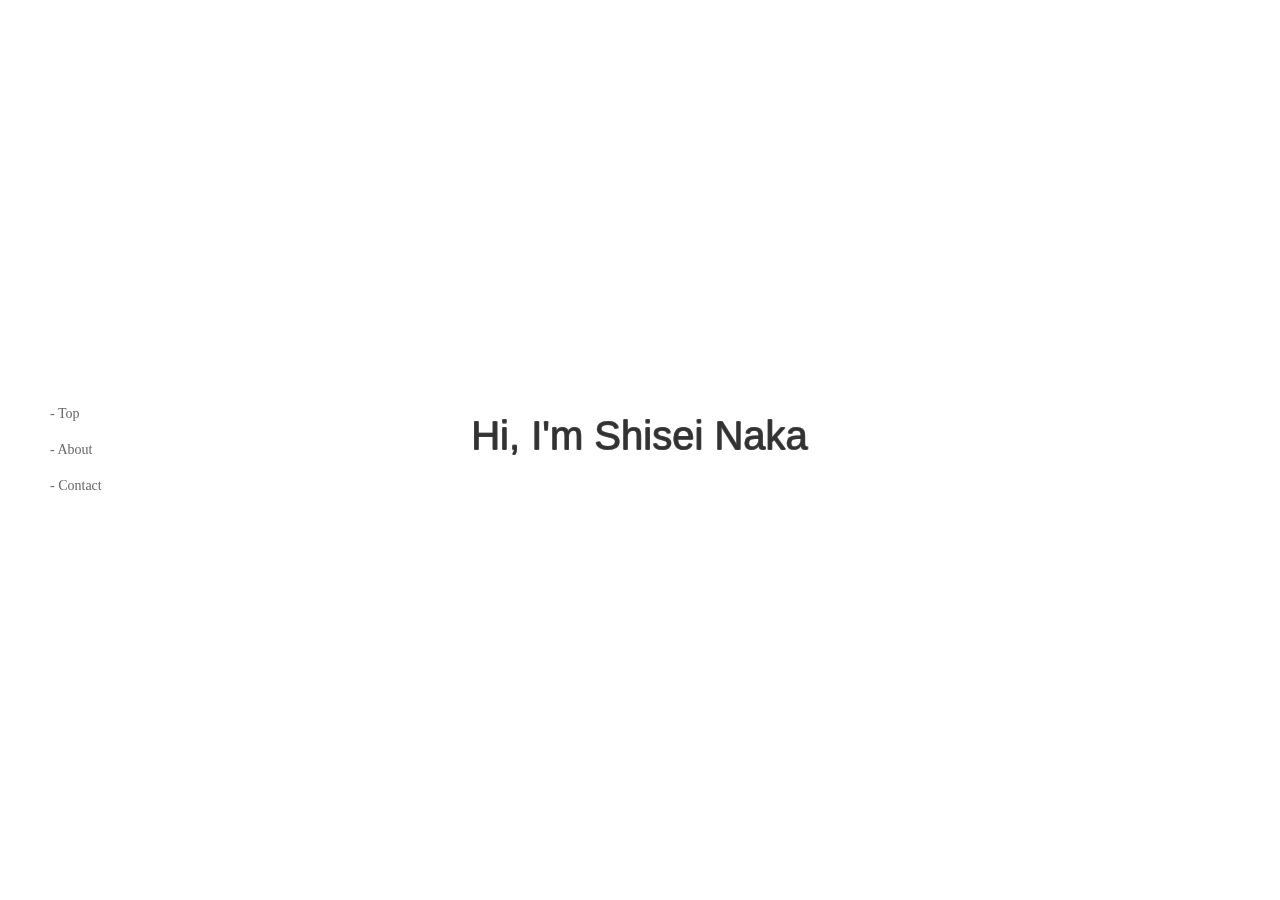
==== index.html @ e9c00582 "finished" ====
<!doctype html>
<html lang="en">

<head>
    <!-- Global site tag (gtag.js) - Google Analytics -->
    <script async src="https://www.googletagmanager.com/gtag/js?id=UA-154758383-1"></script>
    <script>
        window.dataLayer = window.dataLayer || [];
        function gtag(){dataLayer.push(arguments);}
        gtag('js', new Date());

        gtag('config', 'UA-154758383-1');
    </script>

    <meta charset="UTF-8">
    <title>shiseru</title>
    <style>
        <!--@charset 'utf-8';
        body,
        div,
        section,
        p {
            margin: 0;
            padding: 0
        }

        body {
            color: #333;
            font-size: 14px;
            margin: 0;
            padding: 0
        }

        a,
        a:hover,
        a:active,
        a:visited {
            text-decoration: none;
            color: #676767
        }

        h1 {
            font-size: 42px;
            text-align: center
        }

        h2 {
            font-size: 28px
        }

        td {
            vertical-align: top;
            padding: 5px;
            box-sizing: border-box;
            -webkit-box-sizing: border-box;
            -moz-box-sizing: border-box
        }

        li {
            list-style: none
        }

        .w100 {
            width: 100px
        }

        .w150 {
            width: 150px
        }

        .wMax {
            width: 100%
        }

        .hidden {
            display: none
        }

        .transparent {
            opacity: 0;
            pointer-events: none;
            height: 0!important;
            overflow: hidden
        }

        .textRight {
            text-align: right
        }

        .textCenter {
            text-align: center
        }

        .underline {
            text-decoration: underline
        }

        .linkUnderline a {
            text-decoration: underline
        }

        .blick {
            display: block
        }

        .small {
            font-size: 80%
        }

        .col2 li {
            float: left;
            width: 50%;
            padding: 10px;
            margin-bottom: 15px;
            box-sizing: border-box;
            -webkit-box-sizing: border-box;
            -moz-box-sizing: border-box
        }

        .col3 li {
            float: left;
            width: 33%;
            padding: 10px;
            margin-bottom: 15px;
            box-sizing: border-box;
            -webkit-box-sizing: border-box;
            -moz-box-sizing: border-box
        }

        .col3:after,
        .col2:after {
            display: block;
            width: 0;
            height: 0;
            content: "";
            clear: both
        }

        .navigation {
            position: fixed;
            top: 0;
            left: 0;
            z-index: 2;
            height: 100%;
            display: box;
            display: -webkit-box;
            display: -moz-box;
            box-align: center;
            -Webkit-box-align: center;
            -Moz-box-align: center
        }

        .navigation li {
            list-style: none;
            padding: 10px
        }

        .page {
            position: absolute;
            top: 0;
            left: 0;
            width: 100%;
            height: 100%;
            padding-left: 200px;
            padding-right: 200px;
            transition: opacity 1s ease;
            -webkit-transition: opacity 1s ease;
            -moz-transition: opacity 1s ease;
            box-sizing: border-box;
            -webkit-box-sizing: border-box;
            -moz-box-sizing: border-box
        }

        .page article {
            padding: 40px 0
        }

        .page .body {
            padding-left: 50px
        }

        .page .snsLinks {
            line-height: 1.7
        }

        .articleList img {
            max-width: 100%
        }

        .articleList h3 {
            width: 100%;
            font-size: 14px;
            font-weight: 700;
            margin: 5px 0
        }

        .fullScreen {
            position: relative;
            width: 100%;
            height: 100%;
            padding-left: 0;
            padding-right: 0
        }

        #topCanvas {
            display: block;
            width: 980px;
            height: 600px
        }

        .commingSoon {
            position: absolute;
            bottom: 30px;
            right: 30px;
            color: #676767;
            font-family: Arial;
            font-style: italic
        }

        .message {
            line-height: 1.5em;
        }

        .company {
            margin-bottom: 7px;
        }

        .experience {
            margin-bottom: 50px;
            padding-bottom: 50px;
        }
        .work-description{
            margin-bottom: 20px;
        }
    </style>
</head>

<body>

    <div class="frame">

        <!-- navigation -->
        <section id="navi" class="navigation">
            <ul>
                <li><a data-event="togglePage" href="#top">- Top</a></li>
                <li><a data-event="togglePage" href="#about">- About</a></li>
                <li><a data-event="togglePage" href="#contact">- Contact</a></li>
            </ul>
        </section>

        <!-- top page -->
        <section id="top" class="page fullScreen">
            <canvas id="topCanvas"></canvas>
        </section>

        <!-- About -->
        <section id="about" class="page transparent">
            <h1>About</h1>

            <div class="message">
                <div>
                    <p>
                        Raised in Fukuoka, Japan. After graduating from middle school, I studied abroad in Shanghai, China for a year and transferred to a high school in Canada. Currently, pursuing a computer science degree at the University of Toronto, St George Campus.
                    </p>
                </div>

                <br>
                <br>
                <div>
                    SNS : <a class="underline" href="https://github.com/shiseru" target="_blank">Github</a>,&nbsp;
                    / <a class="underline" href="http://www.linkedin.com/in/shisei-naka-299613150" target="_blank">LinkedIn</a>,&nbsp;
                </div>
            </div>

            <article>
                <h2>Education</h2>
                <div class="body">

                    <table class="wMax">
                        <tr>
                            <td class="w100">class of 2021</td>
                            <td>University of Toronto - Specialist in Computer Science, Double Minors in Statistics and Mathematics</td>
                        </tr>

                    </table>
                </div>
            </article>


            <article>
                <h2>Experience</h2>
                <div class="body">

                    <table class="wMax">
                        <tr>
                            <td class="w100">2019/8</td>
                            <td>
                                <p class="company">
                                    Boston Consulting Group - Summer Internship
                                </p>
                                <p class="work-description">
                                    Participated in strategy consultant summer intern and worked for a particular company's management strategy.
                                </p>
                            </td>
                        </tr>
                        <tr class="experience">
                            <td class="experience">2019/8</td>
                            <td>
                                <p class="company">
                                    Leverages - Business Development Internship
                                </p>
                                <p class="work-description">
                                    Proposed peer-to-peer baggage delivery service for foreign tourists, and obtained the highest evaluation (1st place) for planning new business during the internship.
                                </p>
                            </td>
                        </tr>
                        <tr>
                            <td class="experience">2019/7</td>
                            <td>
                                <p class="company">
                                    PwC Japan - Summer Internship
                                </p>
                                <p class="work-description">
                                    As a management consultant intern, I have worked on domestic furniture company's management strategy and other case problems.
                                </p>
                            </td>
                        </tr>
                        <tr>
                            <td class="experience">2019/1</td>
                            <td>
                                <p class="company">
                                    NewsPicks - Machine learning Engineer internship
                                </p>
                                <p class="work-description">
                                    Participated in NewsPicks algorithm team, I have worked on spam detection system, preventing users from viewing harmful comments which violate user agreement.
                                </p>
                            </td>
                        </tr>
                        <tr>
                            <td class="experience">2018/6</td>
                            <td>
                                <p class="company">
                                    FOLIO - Data Analyst Internship
                                </p>
                                <p class="work-description">
                                    Worked in FOLIO Data Analytics Team to improve advertisements conversions and prevent users from closing the service.
                                </p>
                            </td>
                        </tr>
                        <tr>
                            <td class="experience">2017/7</td>
                            <td>
                                <p class="company">
                                    CS Academy - Founder
                                </p>
                                <p class="work-description">
                                    Established tutoring service in May 2017, offering to undergraduates taking 1st-year computer science courses in University of Toronto; been responsible for teaching, advertising, and negotiating in the business.
                                </p>
                            </td>
                        </tr>

                    </table>
                </div>
            </article>

            <article>
                <h2>Awards</h2>
                <div class="body">
                    <table class="wMax linkUnderline">
                        <tr>
                            <td class="w100">2019/6</td>
                            <td>
                                <p>
                                    Algorithm Prize - Jane Street Electronic Trading Challenge
                                </p>
                            </td>
                        </tr>
                        <tr>
                            <td class="w100">2018/5</td>
                            <td>
                                <p>
                                    4th place - 2018 ASA DataFest @ University of Toronto
                                </p>
                            </td>
                        </tr>
                    </table>
                </div>
            </article>
        </section>

        <section id="contact" class="page transparent">
            <h1>Contact</h1>

            <article class="textCenter wMax">
                looking forward to having any contact
                <br>
                <br/>nakashisei@gmail.com
                <br/>
            </article>
        </section>

    </div>

    <script>
        window.console.debug = function() {};
        window.yoheim = {}, window.yoheim.onloadEvents = [], window.yoheim.utility = {}, window.yoheim.startTopAnimation = function() {}, window.yoheim.stopTopAnimation = function() {},
            function() {
                var a = window.yoheim.utility,
                    b = function() {
                        document.removeEventListener("DOMContentLoaded", b, !1), window.removeEventListener("load", b, !1);
                        for (var a = window.yoheim.onloadEvents, c = 0; c < a.length; c++) a[c]()
                    };
                document.addEventListener("DOMContentLoaded", b, !1), window.addEventListener("load", b, !1), a.hasContain = function(a, b) {
                    if (!a || !b) return !1;
                    for (var c = 0; c < a.length; c++)
                        if (a[c] === b) return !0;
                    return !1
                }, a.trim = function(a) {
                    if (!a || !a.lastIndexOf || !a.indexOf) return a;
                    for (;;) {
                        if (0 !== a.indexOf(" ")) break;
                        a = a.substring(1, a.length)
                    }
                    for (;;) {
                        if (a.lastIndexOf(" ") !== a.length - 1) break;
                        a = a.substring(0, a.length - 1)
                    }
                    return a
                }, a.addClass = function(b, c) {
                    var d = b;
                    void 0 === b.length && void 0 === b.item && (d = [b]);
                    for (var e = 0; e < d.length; e++)
                        for (var f = d[e], g = f.className.split(" "), h = c.split(" "), i = 0; i < h.length; i++) {
                            var j = h[i];
                            a.hasContain(g, j) === !1 && (f.className += " " + j)
                        }
                }, a.removeClass = function(b, c) {
                    var d = b;
                    void 0 === b.length && void 0 === b.item && (d = [b]);
                    for (var e = 0; e < d.length; e++)
                        for (var f = d[e], g = c.split(" "), h = 0; h < g.length; h++) {
                            var i = g[h];
                            f.className = a.trim(f.className.replace(i, ""))
                        }
                };
                var c = document.querySelectorAll(".page");
                a.toPage = function(b) {
                    var d = document.getElementById(b);
                    console.debug("targetPage: ", b), d && (a.addClass(c, "transparent"), a.removeClass(d, "transparent"), "top" === b ? window.yoheim.startTopAnimation() : window.yoheim.stopTopAnimation())
                }
            }();
        ! function() {
            var a, b, c, d, e, f = 25,
                g = .9,
                h = 0,
                i = .1,
                j = "40px Arial",
                k = "Hi, I'm Shisei Naka",
                l = Math.floor,
                m = !1,
                n = window.requestAnimationFrame || window.webkitRequestAnimationFrame || window.mozRequestAnimationFrame,
                o = n || window.setTimeout,
                p = function() {
                    m = !1, a = document.getElementById("topCanvas"), b = a.getContext("2d");
                    var e = document.documentElement.clientWidth,
                        f = document.documentElement.clientHeight;
                    a.style.width = e + "px", a.style.height = f + "px", c = a.width = e, d = a.height = f, q(k), a.onmousemove = y, a.ontouchstart = A, a.ontouchmove = B, a.ontouchend = C, window.onresize = z, window.onorientationchange = z, r()
                },
                q = function(a) {
                    b.font = j, b.textAlign = "center", b.fillText(a, 0, 0);
                    var f = b.getImageData(0, 0, c, d),
                        g = f.data;
                    console.debug("data.length: ", g.length);
                    for (var h = 0, i = -1, k = 0, m = g.length; m > k; k += 4) {
                        var n = (g[k], g[k + 1], g[k + 2], g[k + 3]);
                        if (n > 0) {
                            var o = l(k / 4 / c);
                            o > i && (i = o, h++)
                        }
                    }
                    console.debug("textHeight: ", h), b.clearRect(0, 0, c, d), b.fillText(a, c / 2, l((d - h) / 2));
                    for (var f = b.getImageData(0, 0, c, d), g = f.data, p = [], k = 0, m = g.length; m > k; k += 4) {
                        var n = (g[k], g[k + 1], g[k + 2], g[k + 3]);
                        if (n > 0) {
                            var q = l(k / 4 % c),
                                o = l(k / 4 / c);
                            p.push(new x(q, o, 1, 1, n / 255))
                        }
                    }
                    console.debug("points.length: ", p.length), e = new w(p), b.clearRect(0, 0, c, d), e.draw()
                },
                r = function() {
                    m || (t(), u(), o(r, 1e3 / f))
                },
                s = function() {
                    m = !0
                },
                t = function() {
                    b.clearRect(0, 0, c, d), e && e.draw()
                },
                u = function() {
                    e && e.update()
                },
                v = function(a, b, c) {
                    this.x = a, this.y = b, this.z = c || 1
                },
                w = function(a) {
                    this.points = a, this.mousePos = void 0, this.update = function() {
                        if (void 0 !== this.mousePos)
                            for (var b = 0, c = this.points.length; c > b; b++) {
                                var d = a[b],
                                    e = this.mousePos.x - d.curPos.x,
                                    f = this.mousePos.y - d.curPos.y,
                                    g = e * e + f * f,
                                    h = Math.sqrt(g);
                                100 > h ? (d.targetPos.x = d.curPos.x - e, d.targetPos.y = d.curPos.y - f) : (d.targetPos.x = d.orgnPos.x, d.targetPos.y = d.orgnPos.y), d.update()
                            }
                    }, this.draw = function() {
                        for (var a = 0, b = this.points.length; b > a; a++) this.points[a].draw()
                    }
                },
                x = function(a, c, d, e, f) {
                    this.orgnPos = new v(a, c, d), this.curPos = new v(a, c, d), this.targetPos = new v(a, c, d), this.radius = e, this.size = e, this.friction = g, this.rotationForce = h, this.springStrength = i, this.velocity = new v(0, 0, 0), f = void 0 === f ? 1 : f, this.color = "rgba(50,50,50," + f + ")", this.update = function() {
                        var a = this.targetPos.x - this.curPos.x,
                            b = this.targetPos.y - this.curPos.y,
                            c = a * this.springStrength - this.rotationForce * b,
                            d = b * this.springStrength - this.rotationForce * a;
                        this.velocity.x += c, this.velocity.x *= this.friction, this.curPos.x += this.velocity.x, this.velocity.y += d, this.velocity.y *= this.friction, this.curPos.y += this.velocity.y;
                        var e = this.orgnPos.x - this.curPos.x,
                            f = this.orgnPos.y - this.curPos.y,
                            g = e * e + f * f,
                            h = Math.sqrt(g);
                        this.targetPos.z = h / 30 + 1;
                        var i = this.targetPos.z - this.curPos.z,
                            j = i * this.springStrength;
                        this.velocity.z += j, this.velocity.z *= this.friction, this.curPos.z = this.velocity.z, this.radius = this.size * this.curPos.z, this.radius < 1 && (this.radius = 1)
                    }, this.draw = function() {
                        b.fillStyle = this.color, b.beginPath(), b.arc(this.curPos.x, this.curPos.y, this.radius, 0, 2 * Math.PI), b.fill()
                    }
                },
                y = function(a) {
                    e.mousePos = new v(a.offsetX, a.offsetY)
                },
                z = function() {
                    e = null, p()
                },
                A = function(a) {
                    a.preventDefault()
                },
                B = function(a) {
                    a.preventDefault(), e.mousePos = new v(a.targetTouches[0].pageX, a.targetTouches[0].pageY)
                },
                C = function(a) {
                    a.preventDefault(), e.mousePos = new v(0, 0)
                };
            p(), window.yoheim.onloadEvents.push(p), window.yoheim.startTopAnimation = p, window.yoheim.stopTopAnimation = s
        }();
        ! function() {
            var a = window.yoheim.utility,
                b = function() {
                    for (var b = document.querySelectorAll('[data-event="togglePage"]'), c = 0; c < b.length; c++) b[c].addEventListener("click", function() {
                        var b = this.getAttribute("href").replace("#", "");
                        a.toPage(b)
                    });
                    var d = window.location.hash.replace("#", "");
                    a.toPage(d);
                    for (var e = document.querySelectorAll("img[data-src]"), c = 0; c < e.length; c++) {
                        var f = e[c],
                            g = f.getAttribute("data-src");
                        f.setAttribute("src", g), console.debug("image lazy load: ", g)
                    }
                };
            window.yoheim.onloadEvents.push(b)
        }();
    </script>

</body>

</html>
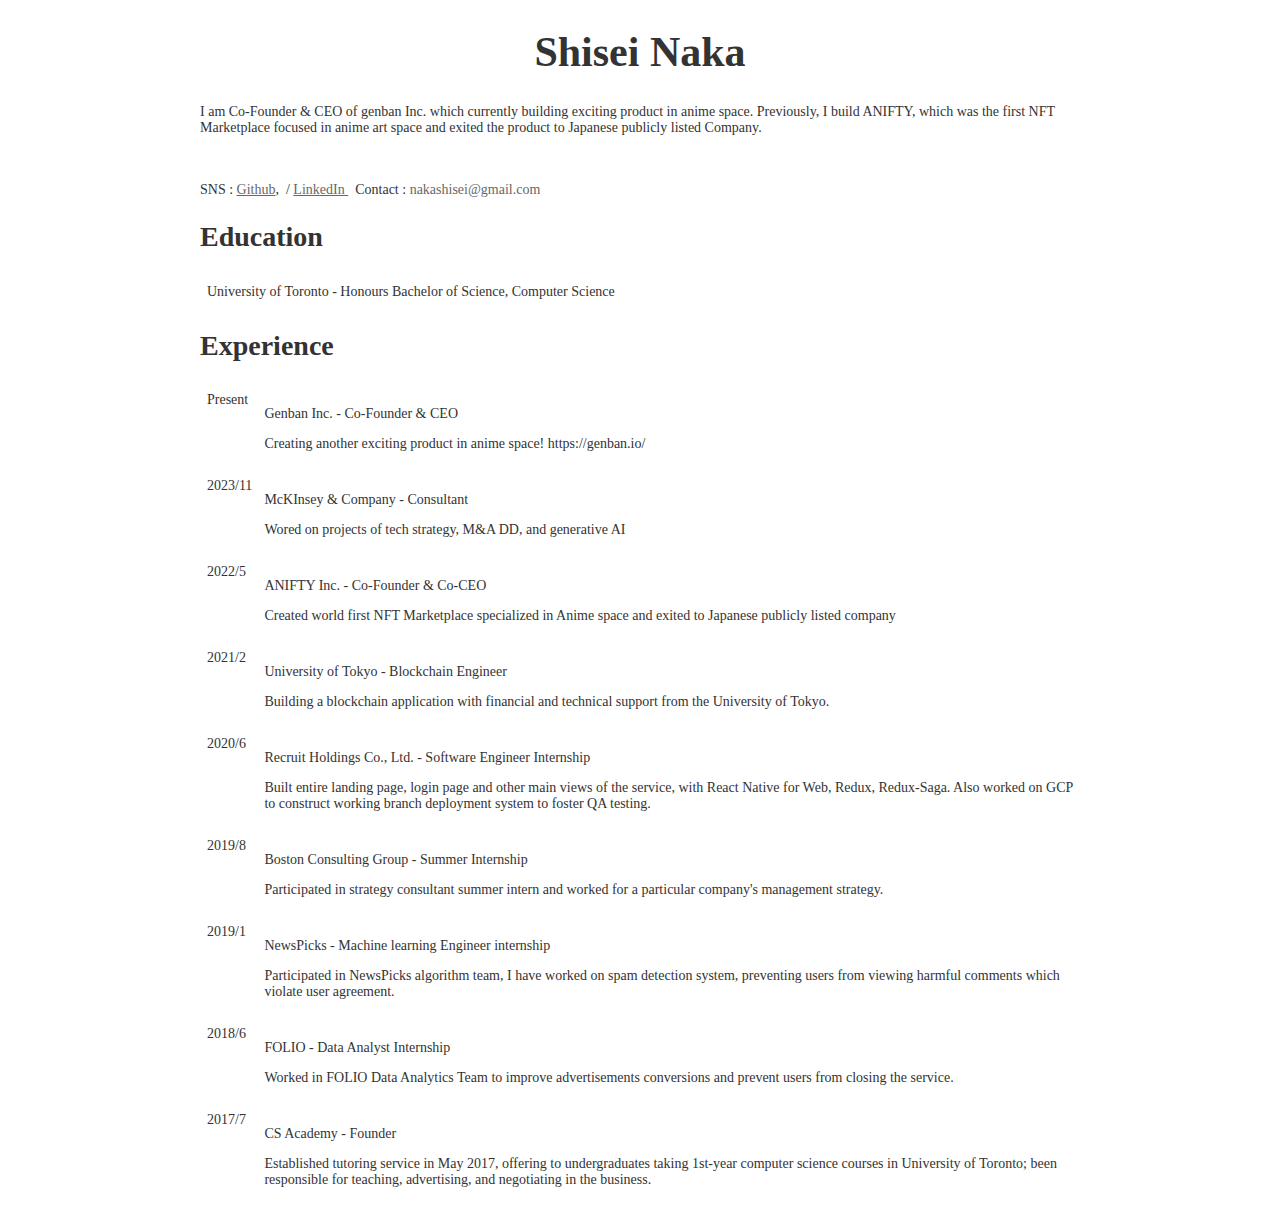
==== commit 0d34275b: "fix" ====
--- a/index.html
+++ b/index.html
@@ -1,29 +1,9 @@
 <!doctype html>
 <html lang="en">
-
 <head>
-    <!-- Global site tag (gtag.js) - Google Analytics -->
-    <script async src="https://www.googletagmanager.com/gtag/js?id=UA-154758383-1"></script>
-    <script>
-        window.dataLayer = window.dataLayer || [];
-        function gtag(){dataLayer.push(arguments);}
-        gtag('js', new Date());
-
-        gtag('config', 'UA-154758383-1');
-    </script>
-
     <meta charset="UTF-8">
-    <title>shiseru</title>
+    <title>About</title>
     <style>
-        <!--@charset 'utf-8';
-        body,
-        div,
-        section,
-        p {
-            margin: 0;
-            padding: 0
-        }
-
         body {
             color: #333;
             font-size: 14px;
@@ -56,103 +36,8 @@
             -moz-box-sizing: border-box
         }
 
-        li {
-            list-style: none
-        }
-
-        .w100 {
-            width: 100px
-        }
-
-        .w150 {
-            width: 150px
-        }
-
-        .wMax {
-            width: 100%
-        }
-
-        .hidden {
-            display: none
-        }
-
-        .transparent {
-            opacity: 0;
-            pointer-events: none;
-            height: 0!important;
-            overflow: hidden
-        }
-
-        .textRight {
-            text-align: right
-        }
-
-        .textCenter {
-            text-align: center
-        }
-
         .underline {
             text-decoration: underline
-        }
-
-        .linkUnderline a {
-            text-decoration: underline
-        }
-
-        .blick {
-            display: block
-        }
-
-        .small {
-            font-size: 80%
-        }
-
-        .col2 li {
-            float: left;
-            width: 50%;
-            padding: 10px;
-            margin-bottom: 15px;
-            box-sizing: border-box;
-            -webkit-box-sizing: border-box;
-            -moz-box-sizing: border-box
-        }
-
-        .col3 li {
-            float: left;
-            width: 33%;
-            padding: 10px;
-            margin-bottom: 15px;
-            box-sizing: border-box;
-            -webkit-box-sizing: border-box;
-            -moz-box-sizing: border-box
-        }
-
-        .col3:after,
-        .col2:after {
-            display: block;
-            width: 0;
-            height: 0;
-            content: "";
-            clear: both
-        }
-
-        .navigation {
-            position: fixed;
-            top: 0;
-            left: 0;
-            z-index: 2;
-            height: 100%;
-            display: box;
-            display: -webkit-box;
-            display: -moz-box;
-            box-align: center;
-            -Webkit-box-align: center;
-            -Moz-box-align: center
-        }
-
-        .navigation li {
-            list-style: none;
-            padding: 10px
         }
 
         .page {
@@ -170,129 +55,106 @@
             -webkit-box-sizing: border-box;
             -moz-box-sizing: border-box
         }
-
-        .page article {
-            padding: 40px 0
-        }
-
-        .page .body {
-            padding-left: 50px
-        }
-
-        .page .snsLinks {
-            line-height: 1.7
-        }
-
-        .articleList img {
-            max-width: 100%
-        }
-
-        .articleList h3 {
-            width: 100%;
-            font-size: 14px;
-            font-weight: 700;
-            margin: 5px 0
-        }
-
-        .fullScreen {
-            position: relative;
-            width: 100%;
-            height: 100%;
-            padding-left: 0;
-            padding-right: 0
-        }
-
-        #topCanvas {
-            display: block;
-            width: 980px;
-            height: 600px
-        }
-
-        .commingSoon {
-            position: absolute;
-            bottom: 30px;
-            right: 30px;
-            color: #676767;
-            font-family: Arial;
-            font-style: italic
-        }
-
-        .message {
-            line-height: 1.5em;
-        }
-
-        .company {
-            margin-bottom: 7px;
-        }
-
-        .experience {
-            margin-bottom: 50px;
-            padding-bottom: 50px;
-        }
-        .work-description{
-            margin-bottom: 20px;
-        }
     </style>
 </head>
-
 <body>
-
-    <div class="frame">
-
-        <!-- navigation -->
-        <section id="navi" class="navigation">
-            <ul>
-                <li><a data-event="togglePage" href="#top">- Top</a></li>
-                <li><a data-event="togglePage" href="#about">- About</a></li>
-                <li><a data-event="togglePage" href="#contact">- Contact</a></li>
-            </ul>
-        </section>
-
-        <!-- top page -->
-        <section id="top" class="page fullScreen">
-            <canvas id="topCanvas"></canvas>
-        </section>
-
-        <!-- About -->
-        <section id="about" class="page transparent">
-            <h1>About</h1>
-
-            <div class="message">
-                <div>
-                    <p>
-                        Raised in Fukuoka, Japan. After graduating from middle school, I studied abroad in Shanghai, China for a year and transferred to a high school in Canada. Currently, pursuing a computer science degree at the University of Toronto, St George Campus.
-                    </p>
-                </div>
-
-                <br>
-                <br>
-                <div>
-                    SNS : <a class="underline" href="https://github.com/shiseru" target="_blank">Github</a>,&nbsp;
-                    / <a class="underline" href="http://www.linkedin.com/in/shisei-naka-299613150" target="_blank">LinkedIn</a>,&nbsp;
-                </div>
+    <!-- About -->
+    <div id="about" class="page">
+        <h1>Shisei Naka</h1>
+        <div class="message">
+            <div>
+                <p>
+                    I am Co-Founder & CEO of genban Inc. which currently building exciting product in anime space. 
+                    Previously, I build ANIFTY, which was the first NFT Marketplace focused in anime art space and exited the product to Japanese publicly listed Company.
+                </p>
+
             </div>
 
-            <article>
-                <h2>Education</h2>
+            <br>
+            <br>
+            <div>
+            </div>
+            <div>
+                SNS : <a class="underline" href="https://github.com/shiseru" target="_blank">Github</a>,&nbsp;
+                / <a class="underline" href="http://www.linkedin.com/in/shisei-naka-299613150" target="_blank">LinkedIn  </a>&nbsp;
+                Contact : <a>nakashisei@gmail.com</a>
+            </div>
+        </div>
+
+        <article>
+            <h2>Education</h2>
                 <div class="body">
 
                     <table class="wMax">
                         <tr>
-                            <td class="w100">class of 2021</td>
-                            <td>University of Toronto - Specialist in Computer Science, Double Minors in Statistics and Mathematics</td>
+                            <td>University of Toronto - Honours Bachelor of Science, Computer Science</td>
                         </tr>
 
                     </table>
                 </div>
-            </article>
-
-
-            <article>
-                <h2>Experience</h2>
+        </article>
+
+        <article>
+            <h2>Experience</h2>
                 <div class="body">
 
                     <table class="wMax">
                         <tr>
+                            <td class="w100">Present</td>
+                            <td>
+                                <p class="company">
+                                    Genban Inc. - Co-Founder & CEO
+                                </p>
+                                <p class="work-description">
+                                    Creating another exciting product in anime space! https://genban.io/
+                                </p>
+                            </td>
+                        </tr>
+                        <tr>
+                            <td class="w100">2023/11</td>
+                            <td>
+                                <p class="company">
+                                    McKInsey & Company - Consultant
+                                </p>
+                                <p class="work-description">
+                                    Wored on projects of tech strategy, M&A DD, and generative AI 
+                                </p>
+                            </td>
+                        </tr>
+                        <tr>
+                            <td class="w100">2022/5</td>
+                            <td>
+                                <p class="company">
+                                    ANIFTY Inc. - Co-Founder & Co-CEO
+                                </p>
+                                <p class="work-description">
+                                    Created world first NFT Marketplace specialized in Anime space and exited to Japanese publicly listed company
+                                </p>
+                            </td>
+                        </tr>
+                        <tr>
+                            <td class="w100">2021/2</td>
+                            <td>
+                                <p class="company">
+                                    University of Tokyo - Blockchain Engineer
+                                </p>
+                                <p class="work-description">
+                                    Building a blockchain application with financial and technical support from the University of Tokyo.
+                                </p>
+                            </td>
+                        </tr>
+                        <tr>
+                            <td class="w100">2020/6</td>
+                            <td>
+                                <p class="company">
+                                    Recruit Holdings Co., Ltd. - Software Engineer Internship
+                                </p>
+                                <p class="work-description">
+                                    Built entire landing page, login page and other main views of the service, with React Native for Web, Redux, Redux-Saga. Also worked on GCP to construct working branch deployment system to foster QA testing.
+                                </p>
+                            </td>
+                        </tr>
+                        <tr>
                             <td class="w100">2019/8</td>
                             <td>
                                 <p class="company">
@@ -300,28 +162,6 @@
                                 </p>
                                 <p class="work-description">
                                     Participated in strategy consultant summer intern and worked for a particular company's management strategy.
-                                </p>
-                            </td>
-                        </tr>
-                        <tr class="experience">
-                            <td class="experience">2019/8</td>
-                            <td>
-                                <p class="company">
-                                    Leverages - Business Development Internship
-                                </p>
-                                <p class="work-description">
-                                    Proposed peer-to-peer baggage delivery service for foreign tourists, and obtained the highest evaluation (1st place) for planning new business during the internship.
-                                </p>
-                            </td>
-                        </tr>
-                        <tr>
-                            <td class="experience">2019/7</td>
-                            <td>
-                                <p class="company">
-                                    PwC Japan - Summer Internship
-                                </p>
-                                <p class="work-description">
-                                    As a management consultant intern, I have worked on domestic furniture company's management strategy and other case problems.
                                 </p>
                             </td>
                         </tr>
@@ -361,219 +201,7 @@
 
                     </table>
                 </div>
-            </article>
-
-            <article>
-                <h2>Awards</h2>
-                <div class="body">
-                    <table class="wMax linkUnderline">
-                        <tr>
-                            <td class="w100">2019/6</td>
-                            <td>
-                                <p>
-                                    Algorithm Prize - Jane Street Electronic Trading Challenge
-                                </p>
-                            </td>
-                        </tr>
-                        <tr>
-                            <td class="w100">2018/5</td>
-                            <td>
-                                <p>
-                                    4th place - 2018 ASA DataFest @ University of Toronto
-                                </p>
-                            </td>
-                        </tr>
-                    </table>
-                </div>
-            </article>
-        </section>
-
-        <section id="contact" class="page transparent">
-            <h1>Contact</h1>
-
-            <article class="textCenter wMax">
-                looking forward to having any contact
-                <br>
-                <br/>nakashisei@gmail.com
-                <br/>
-            </article>
-        </section>
-
+        </article>
     </div>
-
-    <script>
-        window.console.debug = function() {};
-        window.yoheim = {}, window.yoheim.onloadEvents = [], window.yoheim.utility = {}, window.yoheim.startTopAnimation = function() {}, window.yoheim.stopTopAnimation = function() {},
-            function() {
-                var a = window.yoheim.utility,
-                    b = function() {
-                        document.removeEventListener("DOMContentLoaded", b, !1), window.removeEventListener("load", b, !1);
-                        for (var a = window.yoheim.onloadEvents, c = 0; c < a.length; c++) a[c]()
-                    };
-                document.addEventListener("DOMContentLoaded", b, !1), window.addEventListener("load", b, !1), a.hasContain = function(a, b) {
-                    if (!a || !b) return !1;
-                    for (var c = 0; c < a.length; c++)
-                        if (a[c] === b) return !0;
-                    return !1
-                }, a.trim = function(a) {
-                    if (!a || !a.lastIndexOf || !a.indexOf) return a;
-                    for (;;) {
-                        if (0 !== a.indexOf(" ")) break;
-                        a = a.substring(1, a.length)
-                    }
-                    for (;;) {
-                        if (a.lastIndexOf(" ") !== a.length - 1) break;
-                        a = a.substring(0, a.length - 1)
-                    }
-                    return a
-                }, a.addClass = function(b, c) {
-                    var d = b;
-                    void 0 === b.length && void 0 === b.item && (d = [b]);
-                    for (var e = 0; e < d.length; e++)
-                        for (var f = d[e], g = f.className.split(" "), h = c.split(" "), i = 0; i < h.length; i++) {
-                            var j = h[i];
-                            a.hasContain(g, j) === !1 && (f.className += " " + j)
-                        }
-                }, a.removeClass = function(b, c) {
-                    var d = b;
-                    void 0 === b.length && void 0 === b.item && (d = [b]);
-                    for (var e = 0; e < d.length; e++)
-                        for (var f = d[e], g = c.split(" "), h = 0; h < g.length; h++) {
-                            var i = g[h];
-                            f.className = a.trim(f.className.replace(i, ""))
-                        }
-                };
-                var c = document.querySelectorAll(".page");
-                a.toPage = function(b) {
-                    var d = document.getElementById(b);
-                    console.debug("targetPage: ", b), d && (a.addClass(c, "transparent"), a.removeClass(d, "transparent"), "top" === b ? window.yoheim.startTopAnimation() : window.yoheim.stopTopAnimation())
-                }
-            }();
-        ! function() {
-            var a, b, c, d, e, f = 25,
-                g = .9,
-                h = 0,
-                i = .1,
-                j = "40px Arial",
-                k = "Hi, I'm Shisei Naka",
-                l = Math.floor,
-                m = !1,
-                n = window.requestAnimationFrame || window.webkitRequestAnimationFrame || window.mozRequestAnimationFrame,
-                o = n || window.setTimeout,
-                p = function() {
-                    m = !1, a = document.getElementById("topCanvas"), b = a.getContext("2d");
-                    var e = document.documentElement.clientWidth,
-                        f = document.documentElement.clientHeight;
-                    a.style.width = e + "px", a.style.height = f + "px", c = a.width = e, d = a.height = f, q(k), a.onmousemove = y, a.ontouchstart = A, a.ontouchmove = B, a.ontouchend = C, window.onresize = z, window.onorientationchange = z, r()
-                },
-                q = function(a) {
-                    b.font = j, b.textAlign = "center", b.fillText(a, 0, 0);
-                    var f = b.getImageData(0, 0, c, d),
-                        g = f.data;
-                    console.debug("data.length: ", g.length);
-                    for (var h = 0, i = -1, k = 0, m = g.length; m > k; k += 4) {
-                        var n = (g[k], g[k + 1], g[k + 2], g[k + 3]);
-                        if (n > 0) {
-                            var o = l(k / 4 / c);
-                            o > i && (i = o, h++)
-                        }
-                    }
-                    console.debug("textHeight: ", h), b.clearRect(0, 0, c, d), b.fillText(a, c / 2, l((d - h) / 2));
-                    for (var f = b.getImageData(0, 0, c, d), g = f.data, p = [], k = 0, m = g.length; m > k; k += 4) {
-                        var n = (g[k], g[k + 1], g[k + 2], g[k + 3]);
-                        if (n > 0) {
-                            var q = l(k / 4 % c),
-                                o = l(k / 4 / c);
-                            p.push(new x(q, o, 1, 1, n / 255))
-                        }
-                    }
-                    console.debug("points.length: ", p.length), e = new w(p), b.clearRect(0, 0, c, d), e.draw()
-                },
-                r = function() {
-                    m || (t(), u(), o(r, 1e3 / f))
-                },
-                s = function() {
-                    m = !0
-                },
-                t = function() {
-                    b.clearRect(0, 0, c, d), e && e.draw()
-                },
-                u = function() {
-                    e && e.update()
-                },
-                v = function(a, b, c) {
-                    this.x = a, this.y = b, this.z = c || 1
-                },
-                w = function(a) {
-                    this.points = a, this.mousePos = void 0, this.update = function() {
-                        if (void 0 !== this.mousePos)
-                            for (var b = 0, c = this.points.length; c > b; b++) {
-                                var d = a[b],
-                                    e = this.mousePos.x - d.curPos.x,
-                                    f = this.mousePos.y - d.curPos.y,
-                                    g = e * e + f * f,
-                                    h = Math.sqrt(g);
-                                100 > h ? (d.targetPos.x = d.curPos.x - e, d.targetPos.y = d.curPos.y - f) : (d.targetPos.x = d.orgnPos.x, d.targetPos.y = d.orgnPos.y), d.update()
-                            }
-                    }, this.draw = function() {
-                        for (var a = 0, b = this.points.length; b > a; a++) this.points[a].draw()
-                    }
-                },
-                x = function(a, c, d, e, f) {
-                    this.orgnPos = new v(a, c, d), this.curPos = new v(a, c, d), this.targetPos = new v(a, c, d), this.radius = e, this.size = e, this.friction = g, this.rotationForce = h, this.springStrength = i, this.velocity = new v(0, 0, 0), f = void 0 === f ? 1 : f, this.color = "rgba(50,50,50," + f + ")", this.update = function() {
-                        var a = this.targetPos.x - this.curPos.x,
-                            b = this.targetPos.y - this.curPos.y,
-                            c = a * this.springStrength - this.rotationForce * b,
-                            d = b * this.springStrength - this.rotationForce * a;
-                        this.velocity.x += c, this.velocity.x *= this.friction, this.curPos.x += this.velocity.x, this.velocity.y += d, this.velocity.y *= this.friction, this.curPos.y += this.velocity.y;
-                        var e = this.orgnPos.x - this.curPos.x,
-                            f = this.orgnPos.y - this.curPos.y,
-                            g = e * e + f * f,
-                            h = Math.sqrt(g);
-                        this.targetPos.z = h / 30 + 1;
-                        var i = this.targetPos.z - this.curPos.z,
-                            j = i * this.springStrength;
-                        this.velocity.z += j, this.velocity.z *= this.friction, this.curPos.z = this.velocity.z, this.radius = this.size * this.curPos.z, this.radius < 1 && (this.radius = 1)
-                    }, this.draw = function() {
-                        b.fillStyle = this.color, b.beginPath(), b.arc(this.curPos.x, this.curPos.y, this.radius, 0, 2 * Math.PI), b.fill()
-                    }
-                },
-                y = function(a) {
-                    e.mousePos = new v(a.offsetX, a.offsetY)
-                },
-                z = function() {
-                    e = null, p()
-                },
-                A = function(a) {
-                    a.preventDefault()
-                },
-                B = function(a) {
-                    a.preventDefault(), e.mousePos = new v(a.targetTouches[0].pageX, a.targetTouches[0].pageY)
-                },
-                C = function(a) {
-                    a.preventDefault(), e.mousePos = new v(0, 0)
-                };
-            p(), window.yoheim.onloadEvents.push(p), window.yoheim.startTopAnimation = p, window.yoheim.stopTopAnimation = s
-        }();
-        ! function() {
-            var a = window.yoheim.utility,
-                b = function() {
-                    for (var b = document.querySelectorAll('[data-event="togglePage"]'), c = 0; c < b.length; c++) b[c].addEventListener("click", function() {
-                        var b = this.getAttribute("href").replace("#", "");
-                        a.toPage(b)
-                    });
-                    var d = window.location.hash.replace("#", "");
-                    a.toPage(d);
-                    for (var e = document.querySelectorAll("img[data-src]"), c = 0; c < e.length; c++) {
-                        var f = e[c],
-                            g = f.getAttribute("data-src");
-                        f.setAttribute("src", g), console.debug("image lazy load: ", g)
-                    }
-                };
-            window.yoheim.onloadEvents.push(b)
-        }();
-    </script>
-
 </body>
-
 </html>